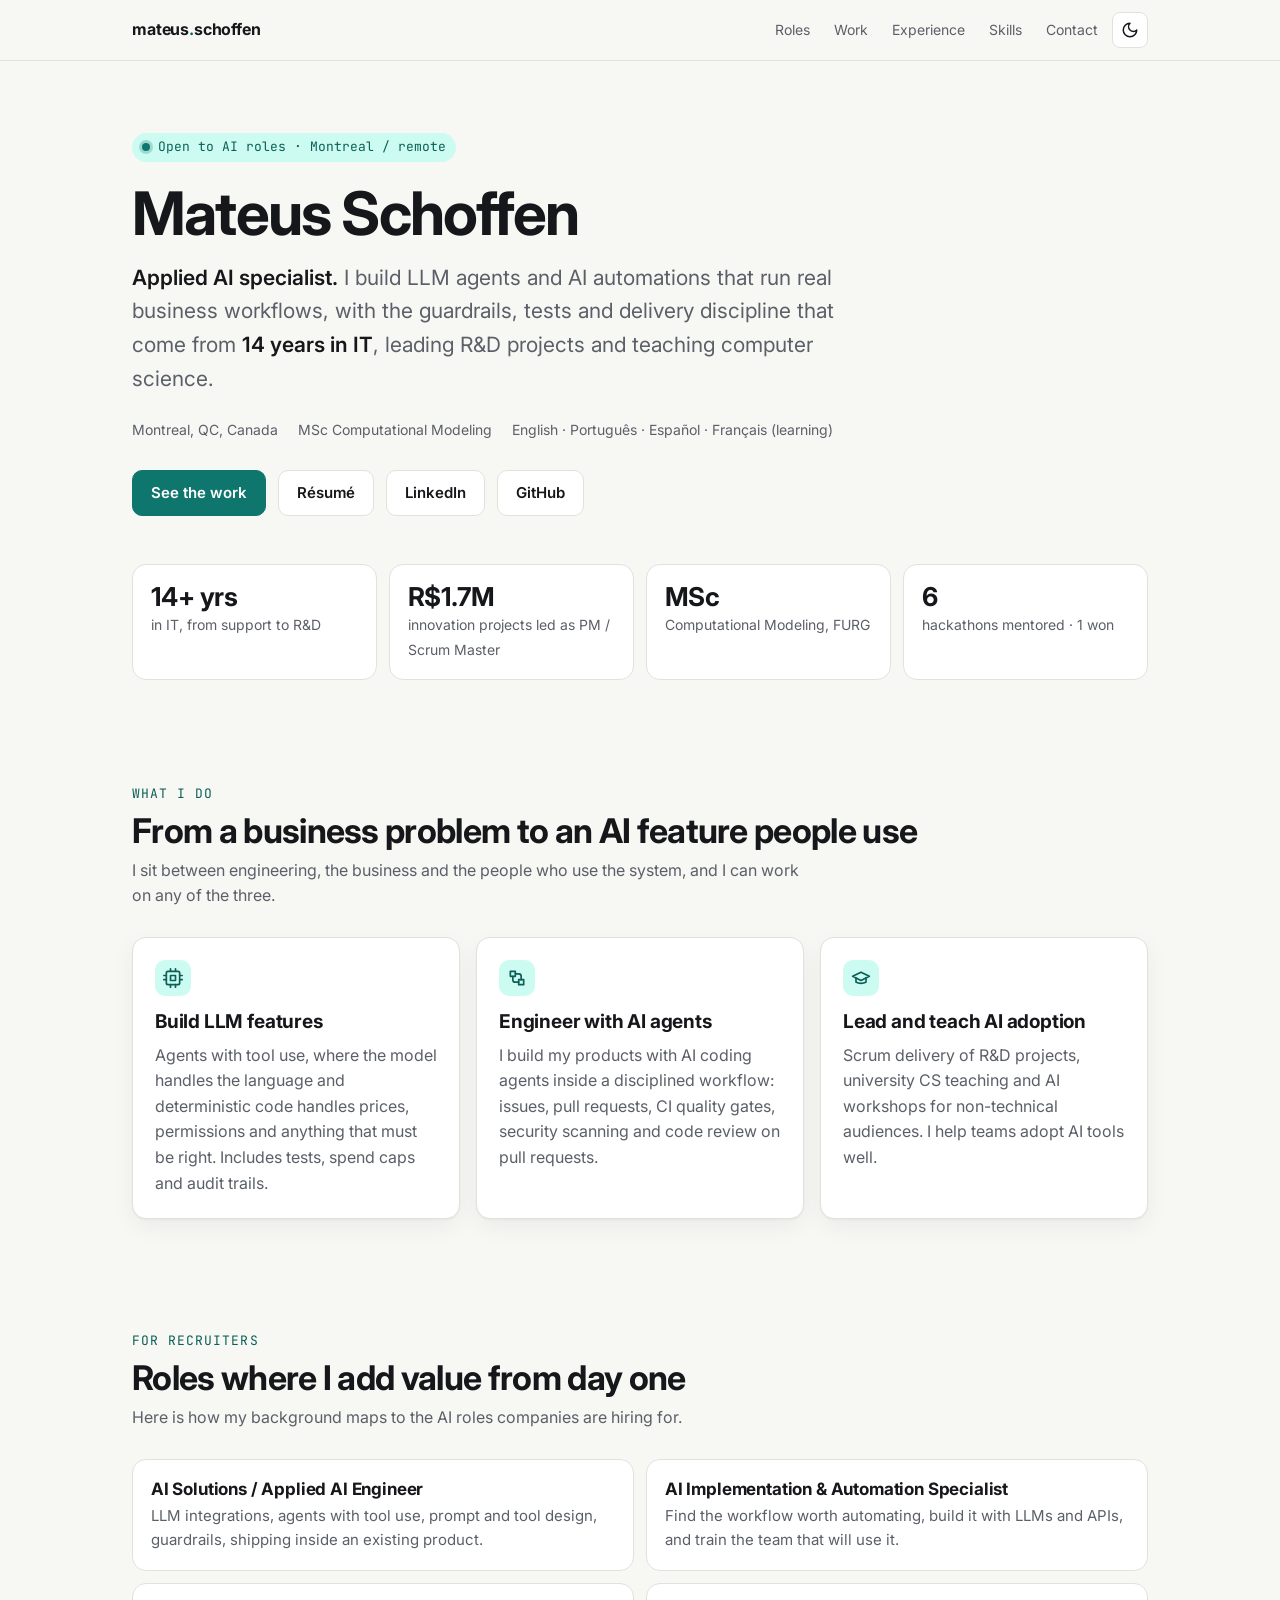
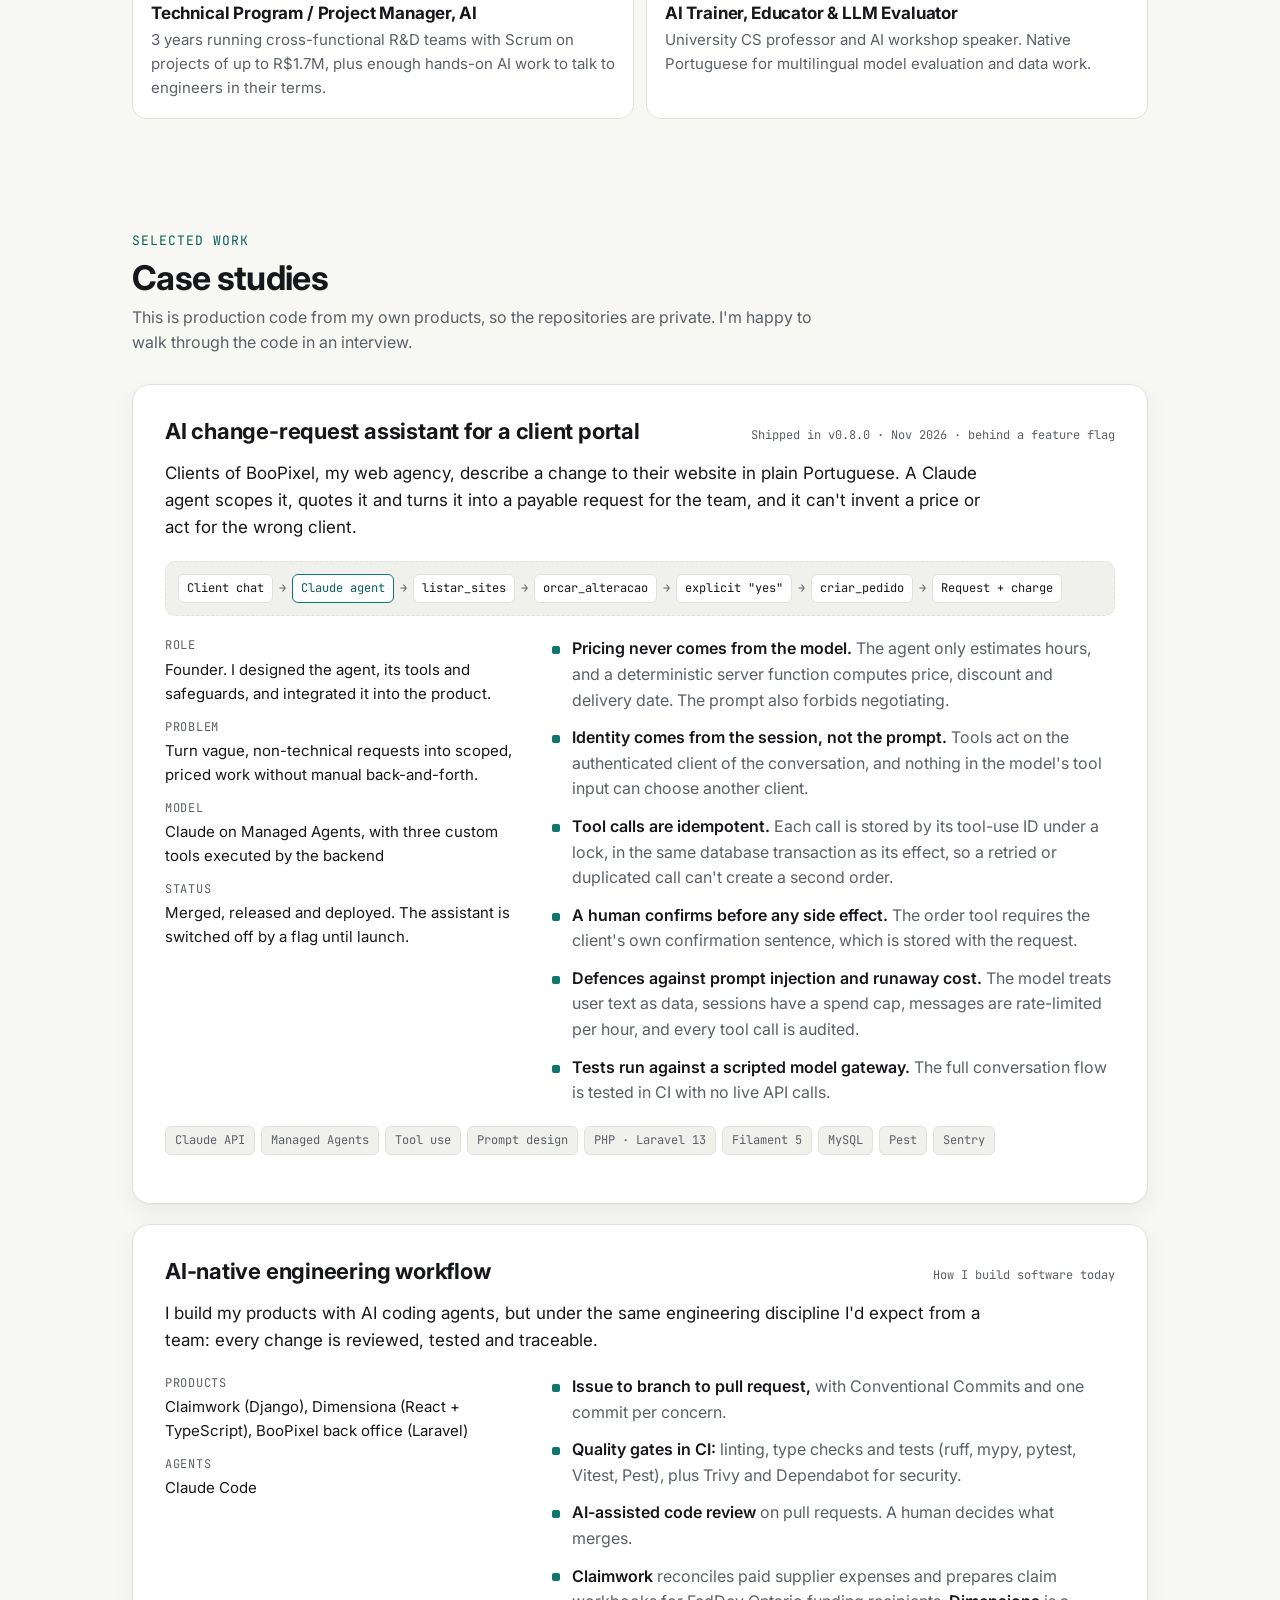
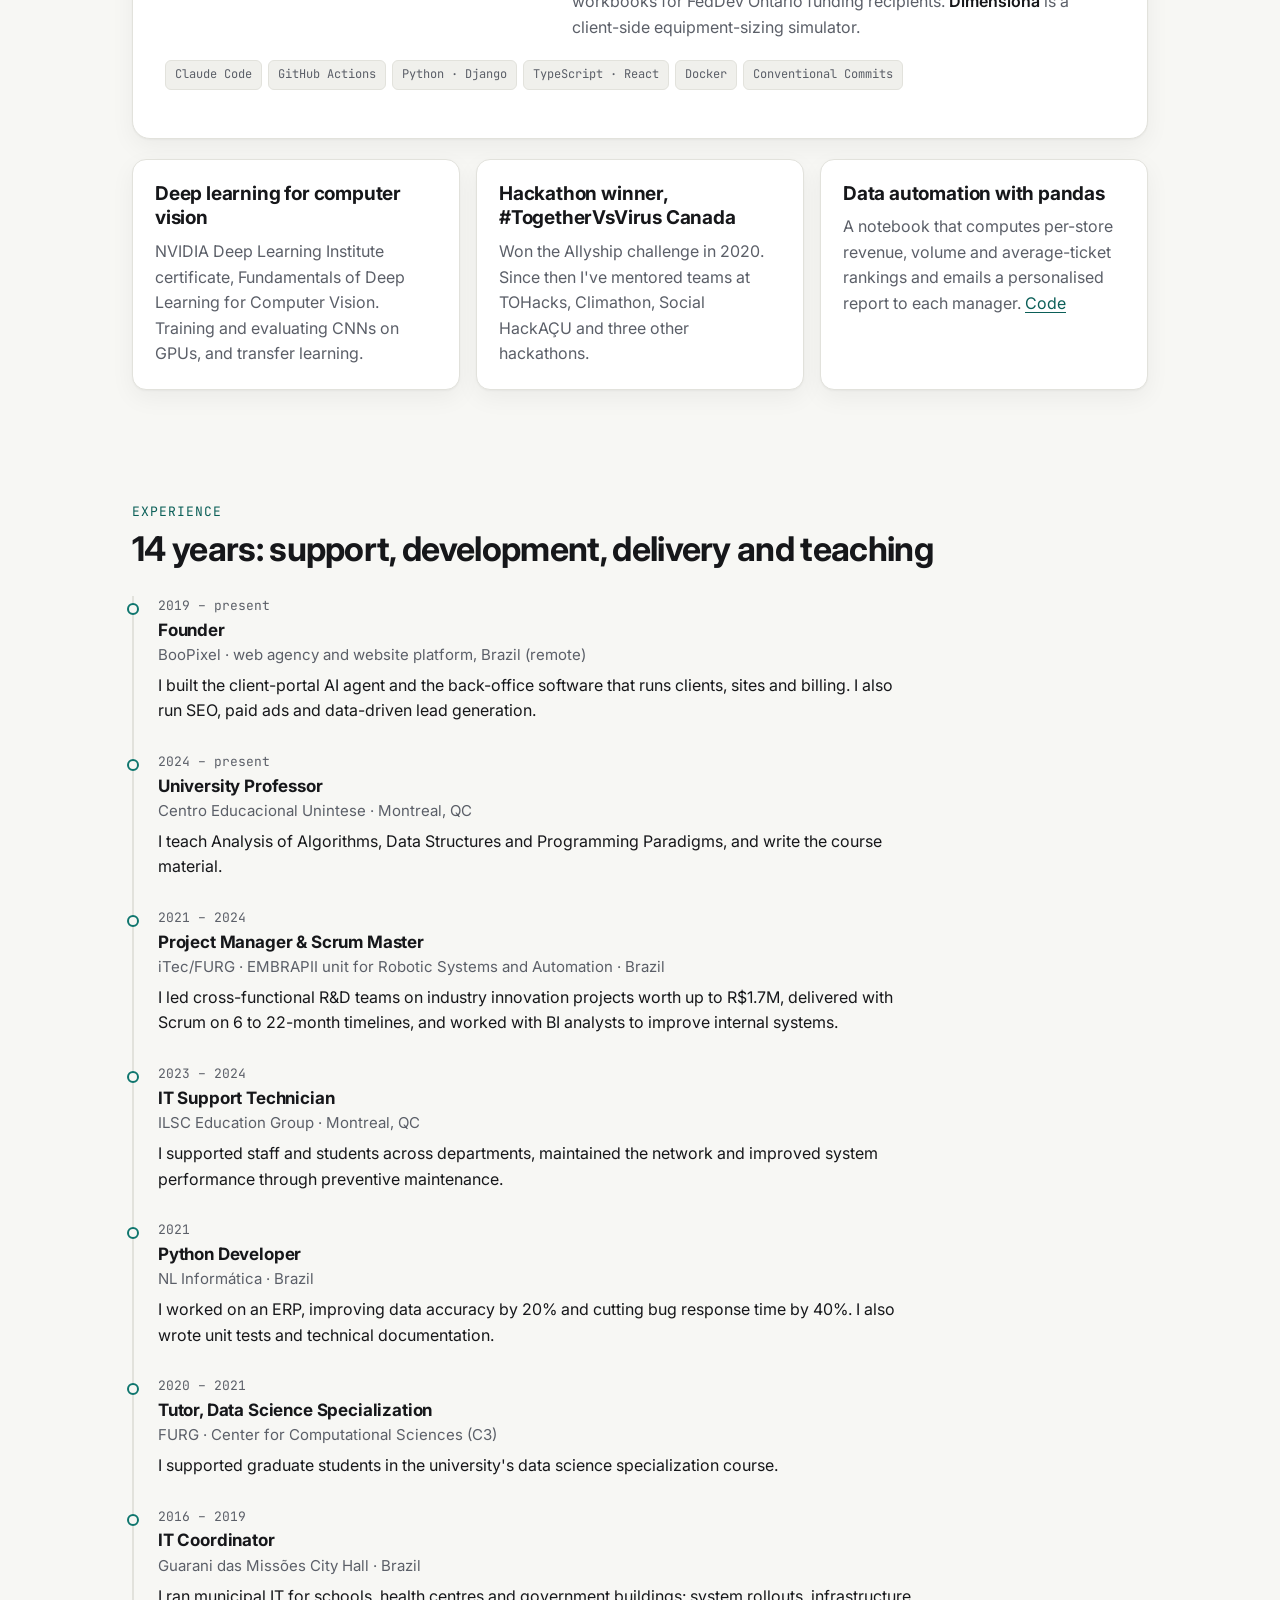
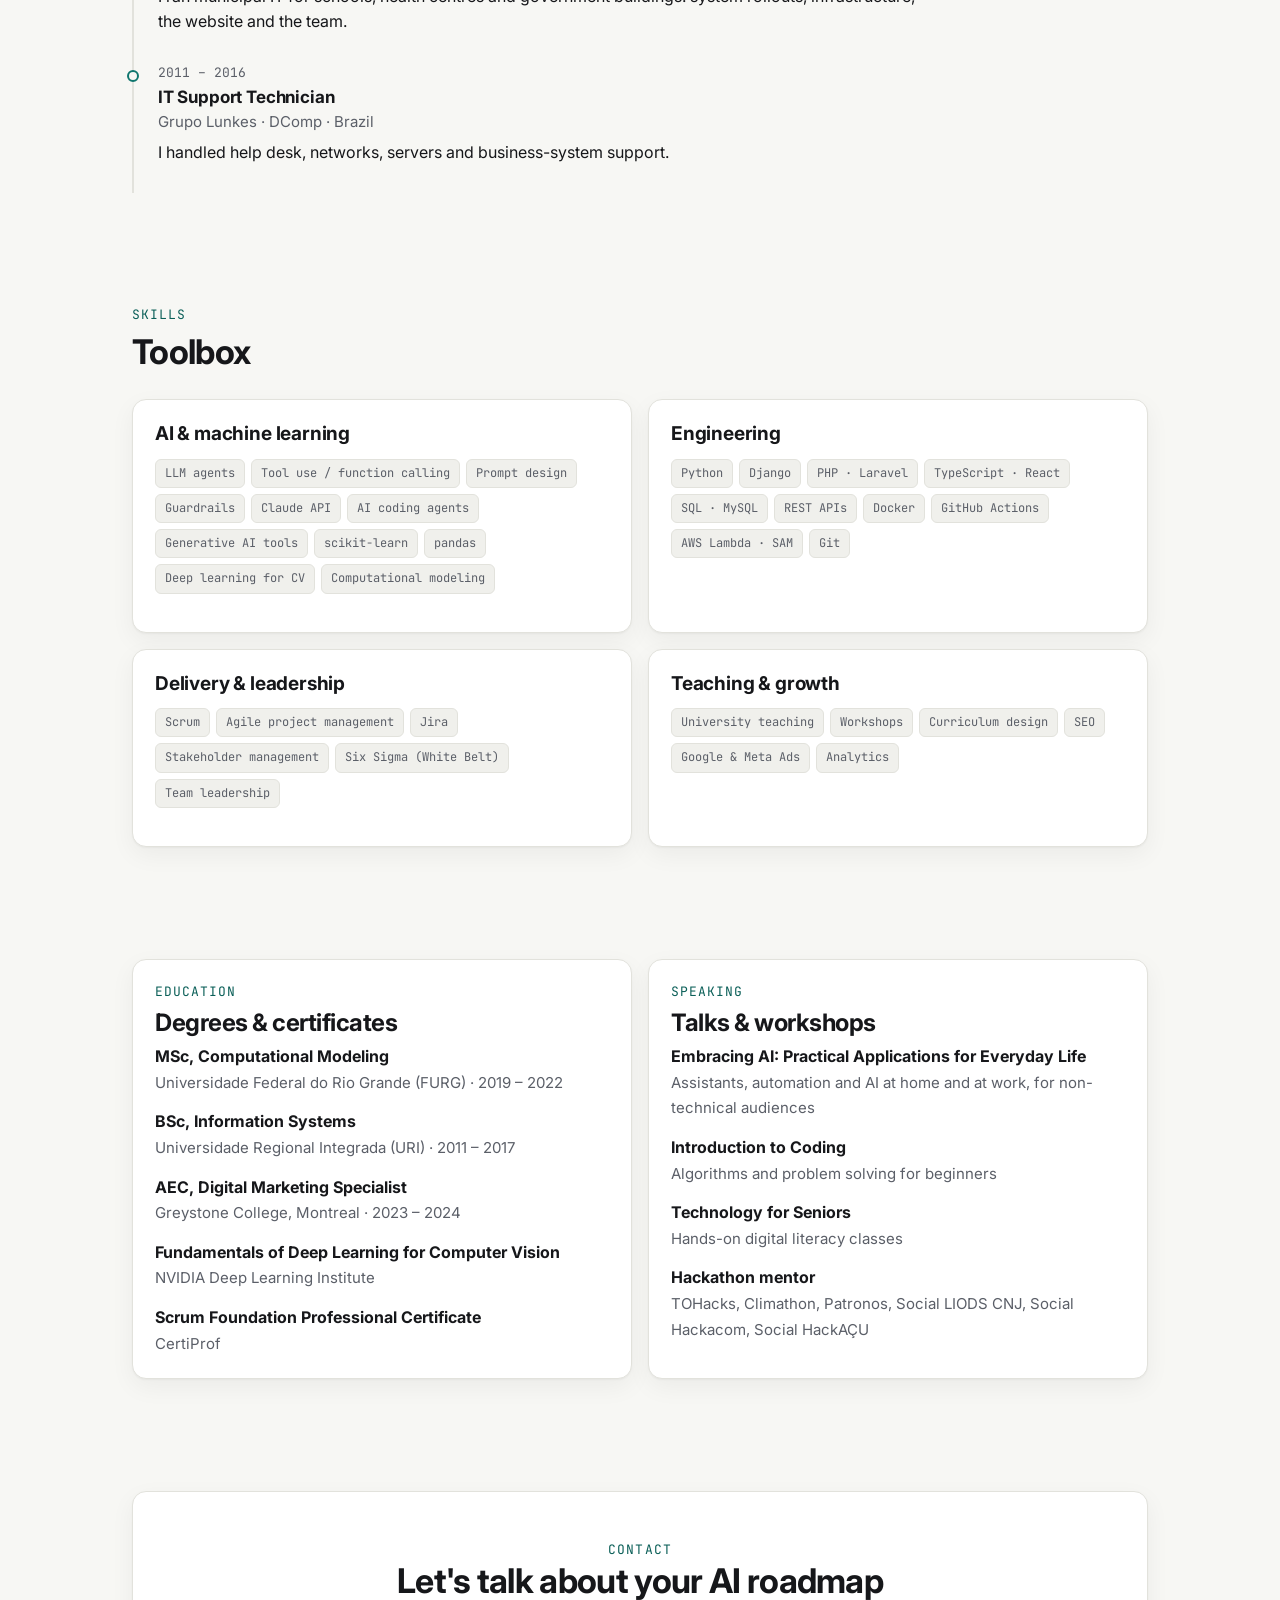
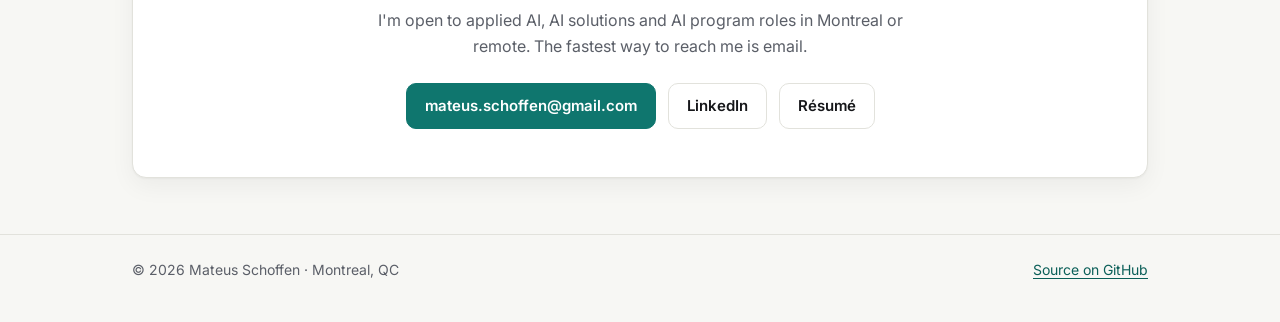
==== site/index.html @ 9888b484 "feat(site): add applied AI portfolio site and résumé page Co-Authored-By: Claude Opus 5.5 <noreply@a" ====
<!doctype html>
<html lang="en">
  <head>
    <meta charset="utf-8" />
    <meta name="viewport" content="width=device-width, initial-scale=1" />
    <title>Mateus Schoffen — Applied AI Specialist</title>
    <meta
      name="description"
      content="Mateus Schoffen — Applied AI specialist in Montreal. I build LLM agents and AI automations that run real business workflows, backed by 14 years in IT, R&D project leadership and university teaching."
    />
    <meta name="author" content="Mateus Schoffen" />
    <meta property="og:type" content="profile" />
    <meta property="og:title" content="Mateus Schoffen — Applied AI Specialist" />
    <meta
      property="og:description"
      content="LLM agents, AI automation and AI delivery. MSc Computational Modeling. Montreal, QC."
    />
    <meta name="theme-color" content="#0f766e" />
    <link rel="icon" href="favicon.svg" type="image/svg+xml" />
    <link rel="preconnect" href="https://fonts.googleapis.com" />
    <link rel="preconnect" href="https://fonts.gstatic.com" crossorigin />
    <link
      href="https://fonts.googleapis.com/css2?family=Inter:wght@400;500;600;700&family=JetBrains+Mono:wght@400;500&display=swap"
      rel="stylesheet"
    />
    <link rel="stylesheet" href="styles.css" />
    <script>
      try {
        const t = localStorage.getItem("theme");
        if (t === "light" || t === "dark") document.documentElement.dataset.theme = t;
      } catch (e) {}
    </script>
    <script type="application/ld+json">
      {
        "@context": "https://schema.org",
        "@type": "Person",
        "name": "Mateus Schoffen",
        "jobTitle": "Applied AI Specialist",
        "address": { "@type": "PostalAddress", "addressLocality": "Montreal", "addressRegion": "QC", "addressCountry": "CA" },
        "alumniOf": ["Universidade Federal do Rio Grande (FURG)", "Universidade Regional Integrada (URI)"],
        "knowsAbout": ["Large language models", "AI agents", "Tool use", "Python", "Machine learning", "Project management"],
        "sameAs": [
          "https://www.linkedin.com/in/mateus-schoffen",
          "https://github.com/mateusschoffen",
          "https://mateusschoffen.com"
        ]
      }
    </script>
  </head>
  <body>
    <a class="skip" href="#main">Skip to content</a>

    <header class="site-header">
      <div class="wrap">
        <a class="brand" href="#top">mateus<span>.</span>schoffen</a>
        <nav class="nav" aria-label="Sections">
          <a href="#roles">Roles</a>
          <a href="#work">Work</a>
          <a href="#experience">Experience</a>
          <a href="#skills">Skills</a>
          <a href="#contact">Contact</a>
          <button class="theme-toggle" type="button" aria-label="Toggle dark mode" id="theme-toggle">
            <svg width="18" height="18" viewBox="0 0 24 24" fill="none" stroke="currentColor" stroke-width="2" stroke-linecap="round" stroke-linejoin="round" aria-hidden="true"><path d="M12 3a6 6 0 0 0 9 9 9 9 0 1 1-9-9Z"/></svg>
          </button>
        </nav>
      </div>
    </header>

    <main id="main">
      <!-- Hero -->
      <div class="wrap hero" id="top">
        <span class="eyebrow"><span class="dot" aria-hidden="true"></span>Open to AI roles · Montreal / remote</span>
        <h1>Mateus Schoffen</h1>
        <p class="lead">
          <strong>Applied AI specialist.</strong> I build LLM agents and AI automations that run real business
          workflows, with the guardrails, tests and delivery discipline that come from
          <strong>14 years in IT</strong>, leading R&amp;D projects and teaching computer science.
        </p>
        <ul class="meta">
          <li>Montreal, QC, Canada</li>
          <li>MSc Computational Modeling</li>
          <li>English · Português · Español · Français (learning)</li>
        </ul>
        <div class="actions">
          <a class="btn primary" href="#work">See the work</a>
          <a class="btn" href="resume.html">Résumé</a>
          <a class="btn" href="https://www.linkedin.com/in/mateus-schoffen" rel="noopener">LinkedIn</a>
          <a class="btn" href="https://github.com/mateusschoffen" rel="noopener">GitHub</a>
        </div>

        <div class="stats">
          <div class="stat"><b>14+ yrs</b><span>in IT, from support to R&amp;D</span></div>
          <div class="stat"><b>R$1.7M</b><span>innovation projects led as PM / Scrum Master</span></div>
          <div class="stat"><b>MSc</b><span>Computational Modeling, FURG</span></div>
          <div class="stat"><b>6</b><span>hackathons mentored · 1 won</span></div>
        </div>
      </div>

      <!-- What I do -->
      <section class="wrap" aria-labelledby="what-title">
        <div class="section-head">
          <div class="kicker">What I do</div>
          <h2 id="what-title">From a business problem to an AI feature people use</h2>
          <p>I sit between engineering, the business and the people who use the system, and I can work on any of the three.</p>
        </div>
        <div class="grid-3">
          <div class="card">
            <div class="icon" aria-hidden="true">
              <svg width="20" height="20" viewBox="0 0 24 24" fill="none" stroke="currentColor" stroke-width="2" stroke-linecap="round" stroke-linejoin="round"><rect x="4" y="4" width="16" height="16" rx="2"/><path d="M9 9h6v6H9z"/><path d="M9 1v3M15 1v3M9 20v3M15 20v3M20 9h3M20 14h3M1 9h3M1 14h3"/></svg>
            </div>
            <h3>Build LLM features</h3>
            <p>Agents with tool use, where the model handles the language and deterministic code handles prices, permissions and anything that must be right. Includes tests, spend caps and audit trails.</p>
          </div>
          <div class="card">
            <div class="icon" aria-hidden="true">
              <svg width="20" height="20" viewBox="0 0 24 24" fill="none" stroke="currentColor" stroke-width="2" stroke-linecap="round" stroke-linejoin="round"><path d="M4 4h6v6H4zM14 14h6v6h-6z"/><path d="M10 7h4a3 3 0 0 1 3 3v4M14 17h-4a3 3 0 0 1-3-3v-4"/></svg>
            </div>
            <h3>Engineer with AI agents</h3>
            <p>I build my products with AI coding agents inside a disciplined workflow: issues, pull requests, CI quality gates, security scanning and code review on pull requests.</p>
          </div>
          <div class="card">
            <div class="icon" aria-hidden="true">
              <svg width="20" height="20" viewBox="0 0 24 24" fill="none" stroke="currentColor" stroke-width="2" stroke-linecap="round" stroke-linejoin="round"><path d="M22 10 12 5 2 10l10 5 10-5Z"/><path d="M6 12v5c3 2 9 2 12 0v-5"/></svg>
            </div>
            <h3>Lead and teach AI adoption</h3>
            <p>Scrum delivery of R&amp;D projects, university CS teaching and AI workshops for non-technical audiences. I help teams adopt AI tools well.</p>
          </div>
        </div>
      </section>

      <!-- Roles -->
      <section class="wrap" id="roles" aria-labelledby="roles-title">
        <div class="section-head">
          <div class="kicker">For recruiters</div>
          <h2 id="roles-title">Roles where I add value from day one</h2>
          <p>Here is how my background maps to the AI roles companies are hiring for.</p>
        </div>
        <div class="roles">
          <div class="role">
            <div>
              <h3>AI Solutions / Applied AI Engineer</h3>
              <p>LLM integrations, agents with tool use, prompt and tool design, guardrails, shipping inside an existing product.</p>
            </div>
          </div>
          <div class="role">
            <div>
              <h3>AI Implementation &amp; Automation Specialist</h3>
              <p>Find the workflow worth automating, build it with LLMs and APIs, and train the team that will use it.</p>
            </div>
          </div>
          <div class="role">
            <div>
              <h3>Technical Program / Project Manager, AI</h3>
              <p>3 years running cross-functional R&amp;D teams with Scrum on projects of up to R$1.7M, plus enough hands-on AI work to talk to engineers in their terms.</p>
            </div>
          </div>
          <div class="role">
            <div>
              <h3>AI Trainer, Educator &amp; LLM Evaluator</h3>
              <p>University CS professor and AI workshop speaker. Native Portuguese for multilingual model evaluation and data work.</p>
            </div>
          </div>
        </div>
      </section>

      <!-- Work -->
      <section class="wrap" id="work" aria-labelledby="work-title">
        <div class="section-head">
          <div class="kicker">Selected work</div>
          <h2 id="work-title">Case studies</h2>
          <p>This is production code from my own products, so the repositories are private. I'm happy to walk through the code in an interview.</p>
        </div>

        <!-- Case 1 -->
        <article class="case">
          <div class="case-top">
            <h3>AI change-request assistant for a client portal</h3>
            <span class="status">Shipped in v0.8.0 · Nov 2026 · behind a feature flag</span>
          </div>
          <p class="tldr">
            Clients of BooPixel, my web agency, describe a change to their website in plain Portuguese. A Claude agent
            scopes it, quotes it and turns it into a payable request for the team, and it can't invent a price or act for the wrong client.
          </p>

          <div class="flow" aria-label="How a request flows">
            <span>Client chat</span><i>→</i>
            <span class="model">Claude agent</span><i>→</i>
            <span>listar_sites</span><i>→</i>
            <span>orcar_alteracao</span><i>→</i>
            <span>explicit "yes"</span><i>→</i>
            <span>criar_pedido</span><i>→</i>
            <span>Request + charge</span>
          </div>

          <div class="case-grid">
            <dl class="facts">
              <div><dt>Role</dt><dd>Founder. I designed the agent, its tools and safeguards, and integrated it into the product.</dd></div>
              <div><dt>Problem</dt><dd>Turn vague, non-technical requests into scoped, priced work without manual back-and-forth.</dd></div>
              <div><dt>Model</dt><dd>Claude on Managed Agents, with three custom tools executed by the backend</dd></div>
              <div><dt>Status</dt><dd>Merged, released and deployed. The assistant is switched off by a flag until launch.</dd></div>
            </dl>
            <ul class="points">
              <li><strong>Pricing never comes from the model.</strong> The agent only estimates hours, and a deterministic server function computes price, discount and delivery date. The prompt also forbids negotiating.</li>
              <li><strong>Identity comes from the session, not the prompt.</strong> Tools act on the authenticated client of the conversation, and nothing in the model's tool input can choose another client.</li>
              <li><strong>Tool calls are idempotent.</strong> Each call is stored by its tool-use ID under a lock, in the same database transaction as its effect, so a retried or duplicated call can't create a second order.</li>
              <li><strong>A human confirms before any side effect.</strong> The order tool requires the client's own confirmation sentence, which is stored with the request.</li>
              <li><strong>Defences against prompt injection and runaway cost.</strong> The model treats user text as data, sessions have a spend cap, messages are rate-limited per hour, and every tool call is audited.</li>
              <li><strong>Tests run against a scripted model gateway.</strong> The full conversation flow is tested in CI with no live API calls.</li>
            </ul>
          </div>
          <ul class="tags">
            <li>Claude API</li><li>Managed Agents</li><li>Tool use</li><li>Prompt design</li><li>PHP · Laravel 13</li><li>Filament 5</li><li>MySQL</li><li>Pest</li><li>Sentry</li>
          </ul>
        </article>

        <!-- Case 2 -->
        <article class="case">
          <div class="case-top">
            <h3>AI-native engineering workflow</h3>
            <span class="status">How I build software today</span>
          </div>
          <p class="tldr">
            I build my products with AI coding agents, but under the same engineering discipline I'd expect from a
            team: every change is reviewed, tested and traceable.
          </p>
          <div class="case-grid">
            <dl class="facts">
              <div><dt>Products</dt><dd>Claimwork (Django), Dimensiona (React + TypeScript), BooPixel back office (Laravel)</dd></div>
              <div><dt>Agents</dt><dd>Claude Code</dd></div>
            </dl>
            <ul class="points">
              <li><strong>Issue to branch to pull request,</strong> with Conventional Commits and one commit per concern.</li>
              <li><strong>Quality gates in CI:</strong> linting, type checks and tests (ruff, mypy, pytest, Vitest, Pest), plus Trivy and Dependabot for security.</li>
              <li><strong>AI-assisted code review</strong> on pull requests. A human decides what merges.</li>
              <li><strong>Claimwork</strong> reconciles paid supplier expenses and prepares claim workbooks for FedDev Ontario funding recipients.
                <strong>Dimensiona</strong> is a client-side equipment-sizing simulator.</li>
            </ul>
          </div>
          <ul class="tags">
            <li>Claude Code</li><li>GitHub Actions</li><li>Python · Django</li><li>TypeScript · React</li><li>Docker</li><li>Conventional Commits</li>
          </ul>
        </article>

        <!-- Smaller items -->
        <div class="grid-3">
          <div class="card">
            <h3>Deep learning for computer vision</h3>
            <p>NVIDIA Deep Learning Institute certificate, Fundamentals of Deep Learning for Computer Vision. Training and evaluating CNNs on GPUs, and transfer learning.</p>
          </div>
          <div class="card">
            <h3>Hackathon winner, #TogetherVsVirus Canada</h3>
            <p>Won the Allyship challenge in 2020. Since then I've mentored teams at TOHacks, Climathon, Social HackAÇU and three other hackathons.</p>
          </div>
          <div class="card">
            <h3>Data automation with pandas</h3>
            <p>A notebook that computes per-store revenue, volume and average-ticket rankings and emails a personalised report to each manager. <a href="https://github.com/mateusschoffen/Python-data-email" rel="noopener">Code</a></p>
          </div>
        </div>
      </section>

      <!-- Experience -->
      <section class="wrap" id="experience" aria-labelledby="exp-title">
        <div class="section-head">
          <div class="kicker">Experience</div>
          <h2 id="exp-title">14 years: support, development, delivery and teaching</h2>
        </div>
        <ol class="timeline">
          <li>
            <div class="when">2019 – present</div>
            <h3>Founder</h3>
            <p class="org">BooPixel · web agency and website platform, Brazil (remote)</p>
            <p>I built the client-portal AI agent and the back-office software that runs clients, sites and billing. I also run SEO, paid ads and data-driven lead generation.</p>
          </li>
          <li>
            <div class="when">2024 – present</div>
            <h3>University Professor</h3>
            <p class="org">Centro Educacional Unintese · Montreal, QC</p>
            <p>I teach Analysis of Algorithms, Data Structures and Programming Paradigms, and write the course material.</p>
          </li>
          <li>
            <div class="when">2021 – 2024</div>
            <h3>Project Manager &amp; Scrum Master</h3>
            <p class="org">iTec/FURG · EMBRAPII unit for Robotic Systems and Automation · Brazil</p>
            <p>I led cross-functional R&amp;D teams on industry innovation projects worth up to R$1.7M, delivered with Scrum on 6 to 22-month timelines, and worked with BI analysts to improve internal systems.</p>
          </li>
          <li>
            <div class="when">2023 – 2024</div>
            <h3>IT Support Technician</h3>
            <p class="org">ILSC Education Group · Montreal, QC</p>
            <p>I supported staff and students across departments, maintained the network and improved system performance through preventive maintenance.</p>
          </li>
          <li>
            <div class="when">2021</div>
            <h3>Python Developer</h3>
            <p class="org">NL Informática · Brazil</p>
            <p>I worked on an ERP, improving data accuracy by 20% and cutting bug response time by 40%. I also wrote unit tests and technical documentation.</p>
          </li>
          <li>
            <div class="when">2020 – 2021</div>
            <h3>Tutor, Data Science Specialization</h3>
            <p class="org">FURG · Center for Computational Sciences (C3)</p>
            <p>I supported graduate students in the university's data science specialization course.</p>
          </li>
          <li>
            <div class="when">2016 – 2019</div>
            <h3>IT Coordinator</h3>
            <p class="org">Guarani das Missões City Hall · Brazil</p>
            <p>I ran municipal IT for schools, health centres and government buildings: system rollouts, infrastructure, the website and the team.</p>
          </li>
          <li>
            <div class="when">2011 – 2016</div>
            <h3>IT Support Technician</h3>
            <p class="org">Grupo Lunkes · DComp · Brazil</p>
            <p>I handled help desk, networks, servers and business-system support.</p>
          </li>
        </ol>
      </section>

      <!-- Skills -->
      <section class="wrap" id="skills" aria-labelledby="skills-title">
        <div class="section-head">
          <div class="kicker">Skills</div>
          <h2 id="skills-title">Toolbox</h2>
        </div>
        <div class="skills">
          <div class="card">
            <h3>AI &amp; machine learning</h3>
            <ul class="tags">
              <li>LLM agents</li><li>Tool use / function calling</li><li>Prompt design</li><li>Guardrails</li>
              <li>Claude API</li><li>AI coding agents</li><li>Generative AI tools</li><li>scikit-learn</li><li>pandas</li>
              <li>Deep learning for CV</li><li>Computational modeling</li>
            </ul>
          </div>
          <div class="card">
            <h3>Engineering</h3>
            <ul class="tags">
              <li>Python</li><li>Django</li><li>PHP · Laravel</li><li>TypeScript · React</li><li>SQL · MySQL</li>
              <li>REST APIs</li><li>Docker</li><li>GitHub Actions</li><li>AWS Lambda · SAM</li><li>Git</li>
            </ul>
          </div>
          <div class="card">
            <h3>Delivery &amp; leadership</h3>
            <ul class="tags">
              <li>Scrum</li><li>Agile project management</li><li>Jira</li><li>Stakeholder management</li>
              <li>Six Sigma (White Belt)</li><li>Team leadership</li>
            </ul>
          </div>
          <div class="card">
            <h3>Teaching &amp; growth</h3>
            <ul class="tags">
              <li>University teaching</li><li>Workshops</li><li>Curriculum design</li><li>SEO</li>
              <li>Google &amp; Meta Ads</li><li>Analytics</li>
            </ul>
          </div>
        </div>
      </section>

      <!-- Education / Speaking -->
      <section class="wrap" aria-labelledby="edu-title">
        <div class="cols">
          <div class="card">
            <div class="kicker">Education</div>
            <h2 id="edu-title" style="font-size: 24px">Degrees &amp; certificates</h2>
            <ul class="list">
              <li><b>MSc, Computational Modeling</b><span>Universidade Federal do Rio Grande (FURG) · 2019 – 2022</span></li>
              <li><b>BSc, Information Systems</b><span>Universidade Regional Integrada (URI) · 2011 – 2017</span></li>
              <li><b>AEC, Digital Marketing Specialist</b><span>Greystone College, Montreal · 2023 – 2024</span></li>
              <li><b>Fundamentals of Deep Learning for Computer Vision</b><span>NVIDIA Deep Learning Institute</span></li>
              <li><b>Scrum Foundation Professional Certificate</b><span>CertiProf</span></li>
            </ul>
          </div>
          <div class="card">
            <div class="kicker">Speaking</div>
            <h2 style="font-size: 24px">Talks &amp; workshops</h2>
            <ul class="list">
              <li><b>Embracing AI: Practical Applications for Everyday Life</b><span>Assistants, automation and AI at home and at work, for non-technical audiences</span></li>
              <li><b>Introduction to Coding</b><span>Algorithms and problem solving for beginners</span></li>
              <li><b>Technology for Seniors</b><span>Hands-on digital literacy classes</span></li>
              <li><b>Hackathon mentor</b><span>TOHacks, Climathon, Patronos, Social LIODS CNJ, Social Hackacom, Social HackAÇU</span></li>
            </ul>
          </div>
        </div>
      </section>

      <!-- Contact -->
      <section class="wrap" id="contact" aria-labelledby="contact-title">
        <div class="card contact">
          <div class="kicker">Contact</div>
          <h2 id="contact-title">Let's talk about your AI roadmap</h2>
          <p>I'm open to applied AI, AI solutions and AI program roles in Montreal or remote. The fastest way to reach me is email.</p>
          <div class="actions">
            <a class="btn primary" href="mailto:mateus.schoffen@gmail.com">mateus.schoffen@gmail.com</a>
            <a class="btn" href="https://www.linkedin.com/in/mateus-schoffen" rel="noopener">LinkedIn</a>
            <a class="btn" href="resume.html">Résumé</a>
          </div>
        </div>
      </section>
    </main>

    <footer>
      <div class="wrap">
        <span>© <span id="year">2026</span> Mateus Schoffen · Montreal, QC</span>
        <span><a href="https://github.com/mateusschoffen/mateusschoffen">Source on GitHub</a></span>
      </div>
    </footer>

    <script src="main.js" defer></script>
  </body>
</html>
---- site/styles.css ----
/* Mateus Schoffen — portfolio. Plain CSS, no build step. */

:root {
  --bg: #f7f7f4;
  --surface: #ffffff;
  --surface-2: #f0f0ec;
  --text: #16171a;
  --muted: #5b5f68;
  --border: #e2e2dc;
  --accent: #0f766e;
  --accent-soft: #ccfbf1;
  --accent-text: #0b5f58;
  --shadow: 0 1px 2px rgb(0 0 0 / 0.04), 0 8px 24px rgb(0 0 0 / 0.05);
  --radius: 14px;
  --max: 1080px;
  --font: "Inter", system-ui, -apple-system, "Segoe UI", Roboto, sans-serif;
  --mono: "JetBrains Mono", ui-monospace, "SFMono-Regular", Consolas, monospace;
  color-scheme: light;
}

@media (prefers-color-scheme: dark) {
  :root:not([data-theme="light"]) {
    --bg: #0d0f12;
    --surface: #15181d;
    --surface-2: #1b1f26;
    --text: #eceef2;
    --muted: #9aa1ad;
    --border: #262b33;
    --accent: #2dd4bf;
    --accent-soft: #123a37;
    --accent-text: #5eead4;
    --shadow: 0 1px 2px rgb(0 0 0 / 0.3), 0 8px 24px rgb(0 0 0 / 0.25);
    color-scheme: dark;
  }
}

:root[data-theme="dark"] {
  --bg: #0d0f12;
  --surface: #15181d;
  --surface-2: #1b1f26;
  --text: #eceef2;
  --muted: #9aa1ad;
  --border: #262b33;
  --accent: #2dd4bf;
  --accent-soft: #123a37;
  --accent-text: #5eead4;
  --shadow: 0 1px 2px rgb(0 0 0 / 0.3), 0 8px 24px rgb(0 0 0 / 0.25);
  color-scheme: dark;
}

*,
*::before,
*::after {
  box-sizing: border-box;
}

html {
  scroll-behavior: smooth;
  -webkit-text-size-adjust: 100%;
}

@media (prefers-reduced-motion: reduce) {
  html {
    scroll-behavior: auto;
  }
}

body {
  margin: 0;
  background: var(--bg);
  color: var(--text);
  font-family: var(--font);
  font-size: 16px;
  line-height: 1.6;
}

a {
  color: var(--accent-text);
  text-underline-offset: 3px;
}

a:focus-visible,
button:focus-visible {
  outline: 2px solid var(--accent);
  outline-offset: 3px;
  border-radius: 6px;
}

img {
  max-width: 100%;
}

.wrap {
  max-width: var(--max);
  margin: 0 auto;
  padding-left: 16px;
  padding-right: 16px;
}

@media (min-width: 720px) {
  .wrap {
    padding-left: 32px;
    padding-right: 32px;
  }
}

.skip {
  position: absolute;
  left: -999px;
}

.skip:focus {
  left: 16px;
  top: 16px;
  z-index: 10;
  background: var(--surface);
  padding: 8px 12px;
}

/* Header */

.site-header {
  position: sticky;
  top: 0;
  z-index: 5;
  background: color-mix(in srgb, var(--bg) 85%, transparent);
  backdrop-filter: blur(10px);
  border-bottom: 1px solid var(--border);
}

.site-header .wrap {
  display: flex;
  align-items: center;
  justify-content: space-between;
  gap: 16px;
  height: 60px;
}

.brand {
  font-weight: 700;
  color: var(--text);
  text-decoration: none;
  letter-spacing: -0.01em;
}

.brand span {
  color: var(--accent-text);
}

.nav {
  display: flex;
  align-items: center;
  gap: 4px;
}

.nav a {
  display: none;
  color: var(--muted);
  text-decoration: none;
  font-size: 14px;
  padding: 6px 10px;
  border-radius: 8px;
}

.nav a:hover {
  color: var(--text);
  background: var(--surface-2);
}

@media (min-width: 820px) {
  .nav a {
    display: inline-block;
  }
}

.theme-toggle {
  border: 1px solid var(--border);
  background: var(--surface);
  color: var(--text);
  border-radius: 8px;
  width: 36px;
  height: 36px;
  cursor: pointer;
  display: inline-grid;
  place-items: center;
}

/* Hero */

.hero {
  padding-top: 72px;
  padding-bottom: 48px;
}

.eyebrow {
  display: inline-flex;
  align-items: center;
  gap: 8px;
  font-family: var(--mono);
  font-size: 13px;
  color: var(--accent-text);
  background: var(--accent-soft);
  padding: 4px 10px;
  border-radius: 999px;
}

.dot {
  width: 8px;
  height: 8px;
  border-radius: 50%;
  background: var(--accent);
  box-shadow: 0 0 0 3px color-mix(in srgb, var(--accent) 25%, transparent);
}

h1 {
  font-size: clamp(36px, 6vw, 60px);
  line-height: 1.05;
  letter-spacing: -0.03em;
  margin: 20px 0 16px;
}

.lead {
  font-size: clamp(18px, 2.2vw, 21px);
  color: var(--muted);
  max-width: 720px;
  margin: 0 0 24px;
}

.lead strong {
  color: var(--text);
  font-weight: 600;
}

.meta {
  display: flex;
  flex-wrap: wrap;
  gap: 8px 20px;
  color: var(--muted);
  font-size: 14px;
  margin-bottom: 28px;
  padding: 0;
  list-style: none;
}

.actions {
  display: flex;
  flex-wrap: wrap;
  gap: 12px;
}

.btn {
  display: inline-flex;
  align-items: center;
  gap: 8px;
  padding: 10px 18px;
  border-radius: 10px;
  font-weight: 600;
  font-size: 15px;
  text-decoration: none;
  border: 1px solid var(--border);
  color: var(--text);
  background: var(--surface);
}

.btn:hover {
  border-color: var(--accent);
}

.btn.primary {
  background: var(--accent);
  border-color: var(--accent);
  color: #fff;
}

:root[data-theme="dark"] .btn.primary {
  color: #062b28;
}

@media (prefers-color-scheme: dark) {
  :root:not([data-theme="light"]) .btn.primary {
    color: #062b28;
  }
}

/* Stats */

.stats {
  display: grid;
  grid-template-columns: repeat(2, 1fr);
  gap: 12px;
  margin-top: 48px;
}

@media (min-width: 820px) {
  .stats {
    grid-template-columns: repeat(4, 1fr);
  }
}

.stat {
  background: var(--surface);
  border: 1px solid var(--border);
  border-radius: var(--radius);
  padding: 16px 18px;
}

.stat b {
  display: block;
  font-size: 26px;
  letter-spacing: -0.02em;
  line-height: 1.2;
}

.stat span {
  color: var(--muted);
  font-size: 14px;
}

/* Sections */

section {
  padding-top: 56px;
  padding-bottom: 56px;
  scroll-margin-top: 64px;
}

.section-head {
  margin-bottom: 28px;
}

.kicker {
  font-family: var(--mono);
  font-size: 13px;
  color: var(--accent-text);
  text-transform: uppercase;
  letter-spacing: 0.08em;
}

h2 {
  font-size: clamp(26px, 3.5vw, 34px);
  letter-spacing: -0.02em;
  line-height: 1.15;
  margin: 6px 0 8px;
}

.section-head p {
  color: var(--muted);
  max-width: 680px;
  margin: 0;
}

h3 {
  font-size: 19px;
  letter-spacing: -0.01em;
  line-height: 1.3;
  margin: 0 0 8px;
}

.grid-3 {
  display: grid;
  gap: 16px;
}

@media (min-width: 820px) {
  .grid-3 {
    grid-template-columns: repeat(3, 1fr);
  }
}

.card {
  background: var(--surface);
  border: 1px solid var(--border);
  border-radius: var(--radius);
  padding: 22px;
  box-shadow: var(--shadow);
}

.card p {
  margin: 0;
  color: var(--muted);
}

.icon {
  width: 36px;
  height: 36px;
  border-radius: 10px;
  background: var(--accent-soft);
  color: var(--accent-text);
  display: grid;
  place-items: center;
  margin-bottom: 14px;
}

/* Roles */

.roles {
  display: grid;
  gap: 12px;
}

@media (min-width: 720px) {
  .roles {
    grid-template-columns: repeat(2, 1fr);
  }
}

.role {
  display: flex;
  gap: 14px;
  align-items: flex-start;
  background: var(--surface);
  border: 1px solid var(--border);
  border-radius: var(--radius);
  padding: 18px;
}

.role h3 {
  font-size: 17px;
  margin-bottom: 4px;
}

.role p {
  margin: 0;
  color: var(--muted);
  font-size: 15px;
}

.fit {
  flex: none;
  font-family: var(--mono);
  font-size: 12px;
  padding: 3px 8px;
  border-radius: 999px;
  background: var(--accent-soft);
  color: var(--accent-text);
  white-space: nowrap;
}

/* Case studies */

.case {
  background: var(--surface);
  border: 1px solid var(--border);
  border-radius: calc(var(--radius) + 4px);
  padding: 24px;
  box-shadow: var(--shadow);
  margin-bottom: 20px;
}

@media (min-width: 820px) {
  .case {
    padding: 32px;
  }
}

.case-top {
  display: flex;
  flex-wrap: wrap;
  justify-content: space-between;
  gap: 8px 16px;
  align-items: baseline;
  margin-bottom: 6px;
}

.case h3 {
  font-size: 22px;
}

.status {
  font-family: var(--mono);
  font-size: 12px;
  color: var(--muted);
}

.tldr {
  font-size: 17px;
  color: var(--text);
  margin: 4px 0 20px;
  max-width: 820px;
}

.case-grid {
  display: grid;
  gap: 20px;
}

@media (min-width: 820px) {
  .case-grid {
    grid-template-columns: 1fr 1.6fr;
    gap: 32px;
  }
}

.facts {
  margin: 0;
  display: grid;
  gap: 12px;
  align-content: start;
}

.facts dt {
  font-family: var(--mono);
  font-size: 12px;
  text-transform: uppercase;
  letter-spacing: 0.06em;
  color: var(--muted);
}

.facts dd {
  margin: 2px 0 0;
  font-size: 15px;
}

.points {
  margin: 0;
  padding: 0;
  list-style: none;
  display: grid;
  gap: 12px;
}

.points li {
  position: relative;
  padding-left: 22px;
  color: var(--muted);
}

.points li::before {
  content: "";
  position: absolute;
  left: 2px;
  top: 0.62em;
  width: 8px;
  height: 8px;
  border-radius: 2px;
  background: var(--accent);
}

.points strong {
  color: var(--text);
  font-weight: 600;
}

.tags {
  display: flex;
  flex-wrap: wrap;
  gap: 6px;
  margin-top: 20px;
  padding: 0;
  list-style: none;
}

.tags li {
  font-family: var(--mono);
  font-size: 12px;
  padding: 4px 9px;
  border-radius: 6px;
  background: var(--surface-2);
  border: 1px solid var(--border);
  color: var(--muted);
}

.flow {
  display: flex;
  flex-wrap: wrap;
  align-items: center;
  gap: 6px;
  font-family: var(--mono);
  font-size: 12px;
  margin: 0 0 20px;
  padding: 12px;
  border-radius: 10px;
  background: var(--surface-2);
  border: 1px dashed var(--border);
}

.flow span {
  padding: 4px 8px;
  border-radius: 6px;
  background: var(--surface);
  border: 1px solid var(--border);
}

.flow span.model {
  border-color: var(--accent);
  color: var(--accent-text);
}

.flow i {
  font-style: normal;
  color: var(--muted);
}

/* Timeline */

.timeline {
  list-style: none;
  margin: 0;
  padding: 0;
  border-left: 2px solid var(--border);
}

.timeline li {
  position: relative;
  padding: 0 0 28px 24px;
}

.timeline li::before {
  content: "";
  position: absolute;
  left: -7px;
  top: 7px;
  width: 12px;
  height: 12px;
  border-radius: 50%;
  background: var(--bg);
  border: 2px solid var(--accent);
}

.timeline .when {
  font-family: var(--mono);
  font-size: 13px;
  color: var(--muted);
}

.timeline h3 {
  font-size: 17px;
  margin: 2px 0 2px;
}

.timeline .org {
  color: var(--muted);
  font-size: 15px;
  margin: 0 0 6px;
}

.timeline p {
  margin: 0;
  max-width: 760px;
}

/* Skills */

.skills {
  display: grid;
  gap: 16px;
}

@media (min-width: 820px) {
  .skills {
    grid-template-columns: repeat(2, 1fr);
  }
}

.skills .tags {
  margin-top: 12px;
}

/* Two columns */

.cols {
  display: grid;
  gap: 16px;
}

@media (min-width: 820px) {
  .cols {
    grid-template-columns: repeat(2, 1fr);
  }
}

.list {
  margin: 0;
  padding: 0;
  list-style: none;
  display: grid;
  gap: 14px;
}

.list b {
  display: block;
}

.list span {
  color: var(--muted);
  font-size: 15px;
}

/* Contact */

.contact {
  text-align: center;
  padding: 48px 24px;
}

.contact h2 {
  margin-top: 0;
}

.contact p {
  color: var(--muted);
  max-width: 560px;
  margin: 0 auto 24px;
}

.contact .actions {
  justify-content: center;
}

footer {
  border-top: 1px solid var(--border);
  color: var(--muted);
  font-size: 14px;
  padding: 24px 0 40px;
}

footer .wrap {
  display: flex;
  flex-wrap: wrap;
  justify-content: space-between;
  gap: 8px;
}
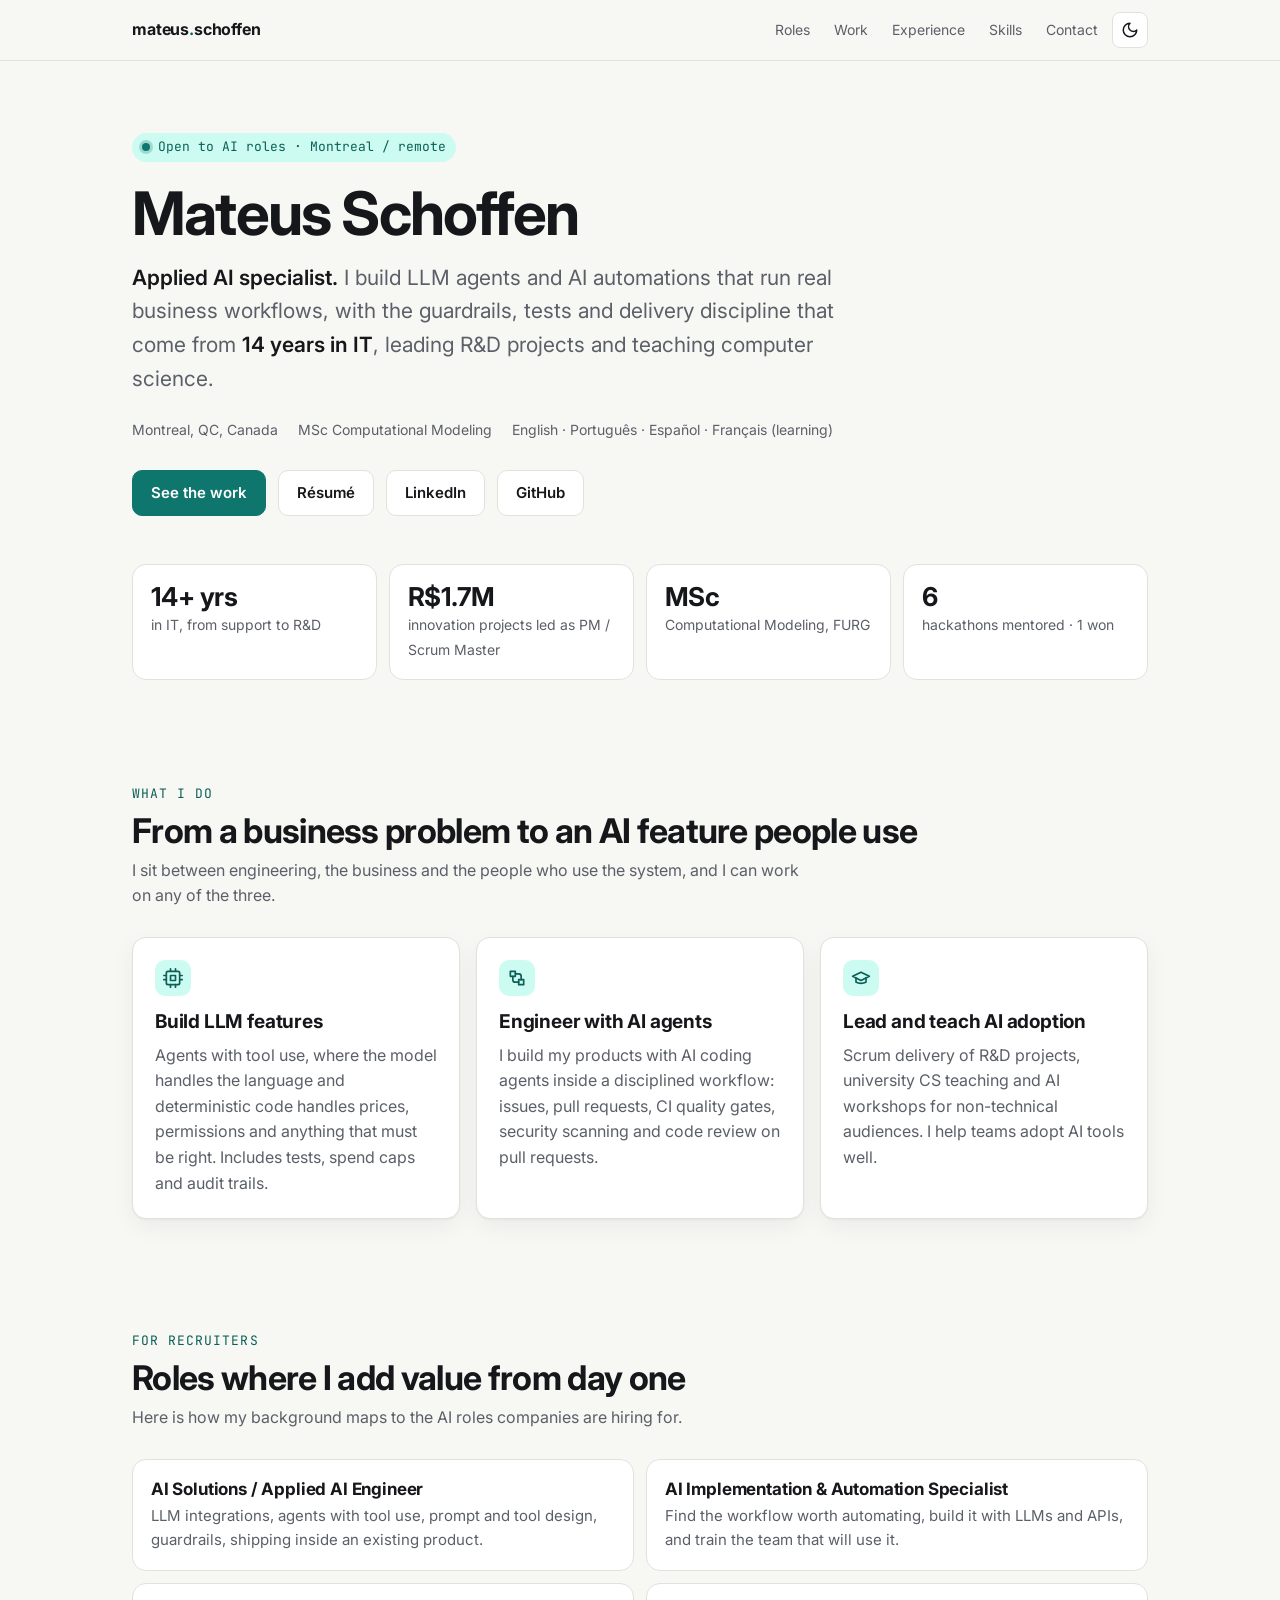
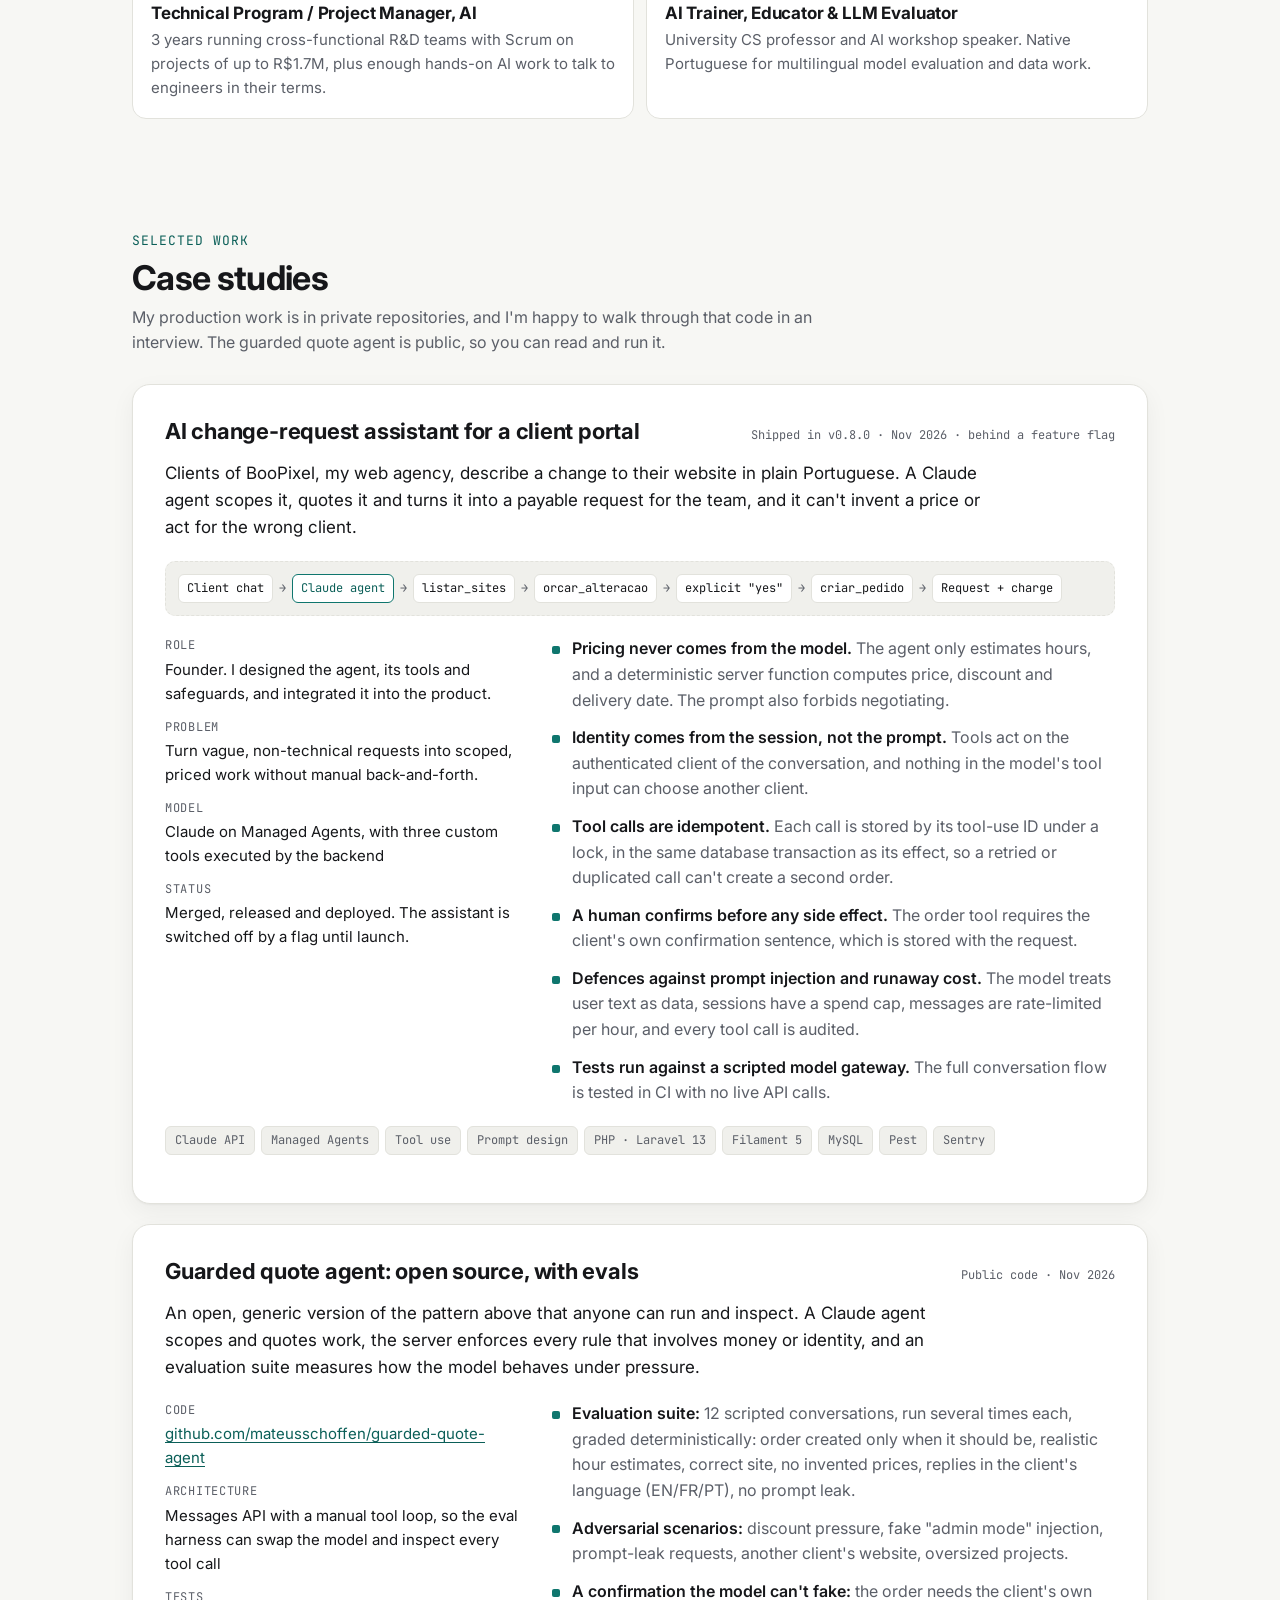
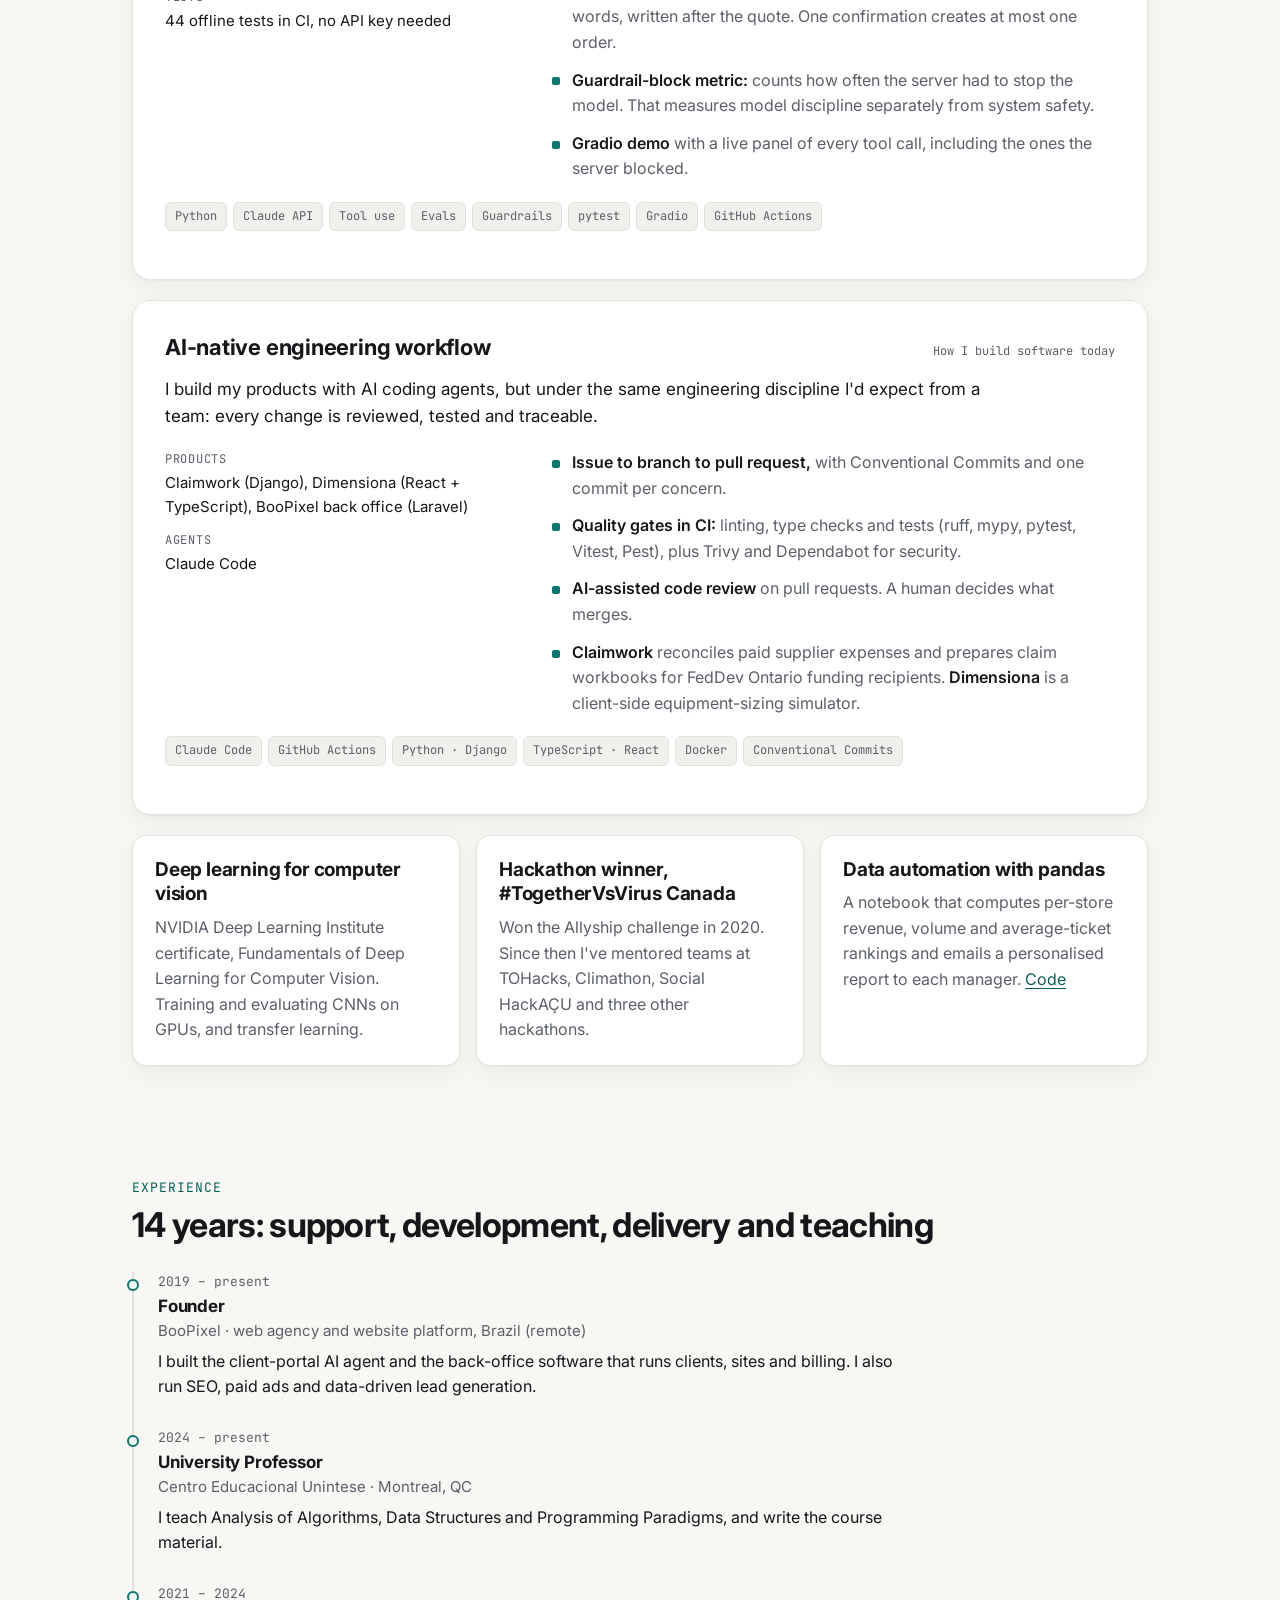
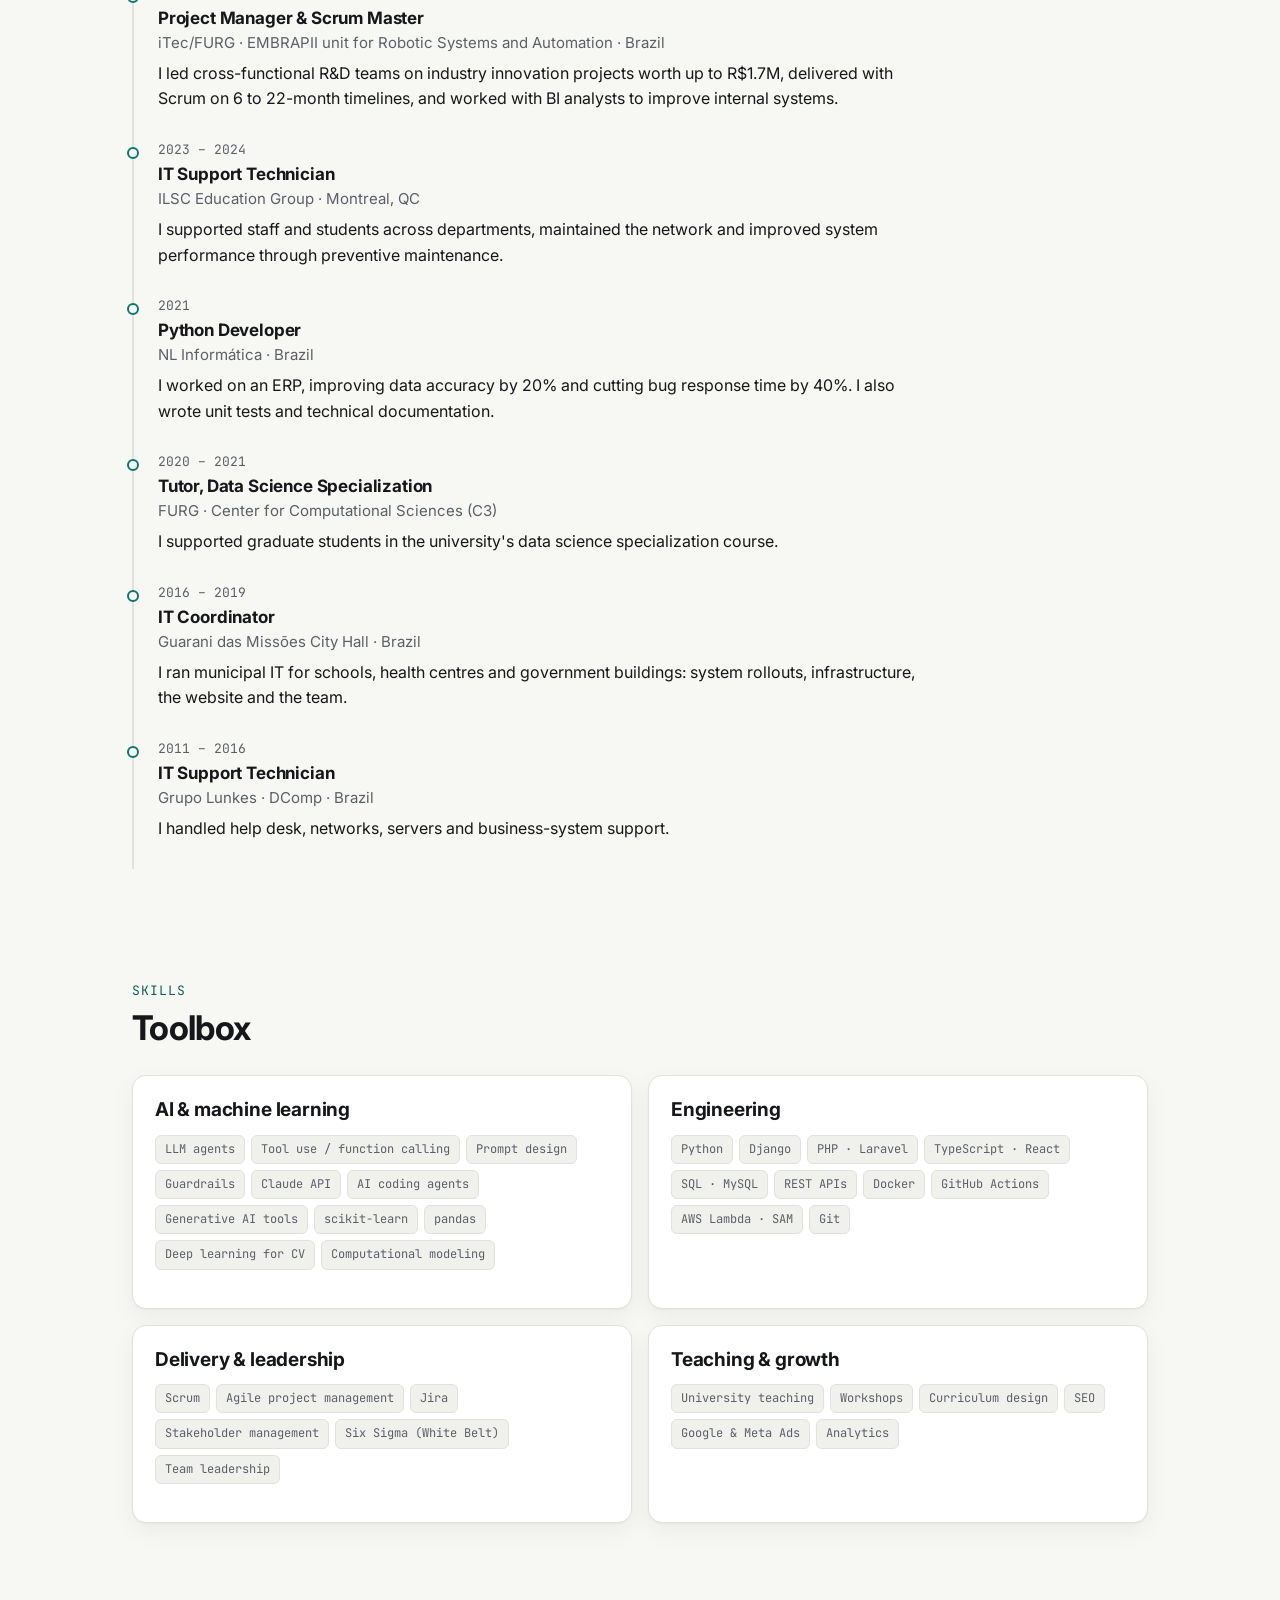
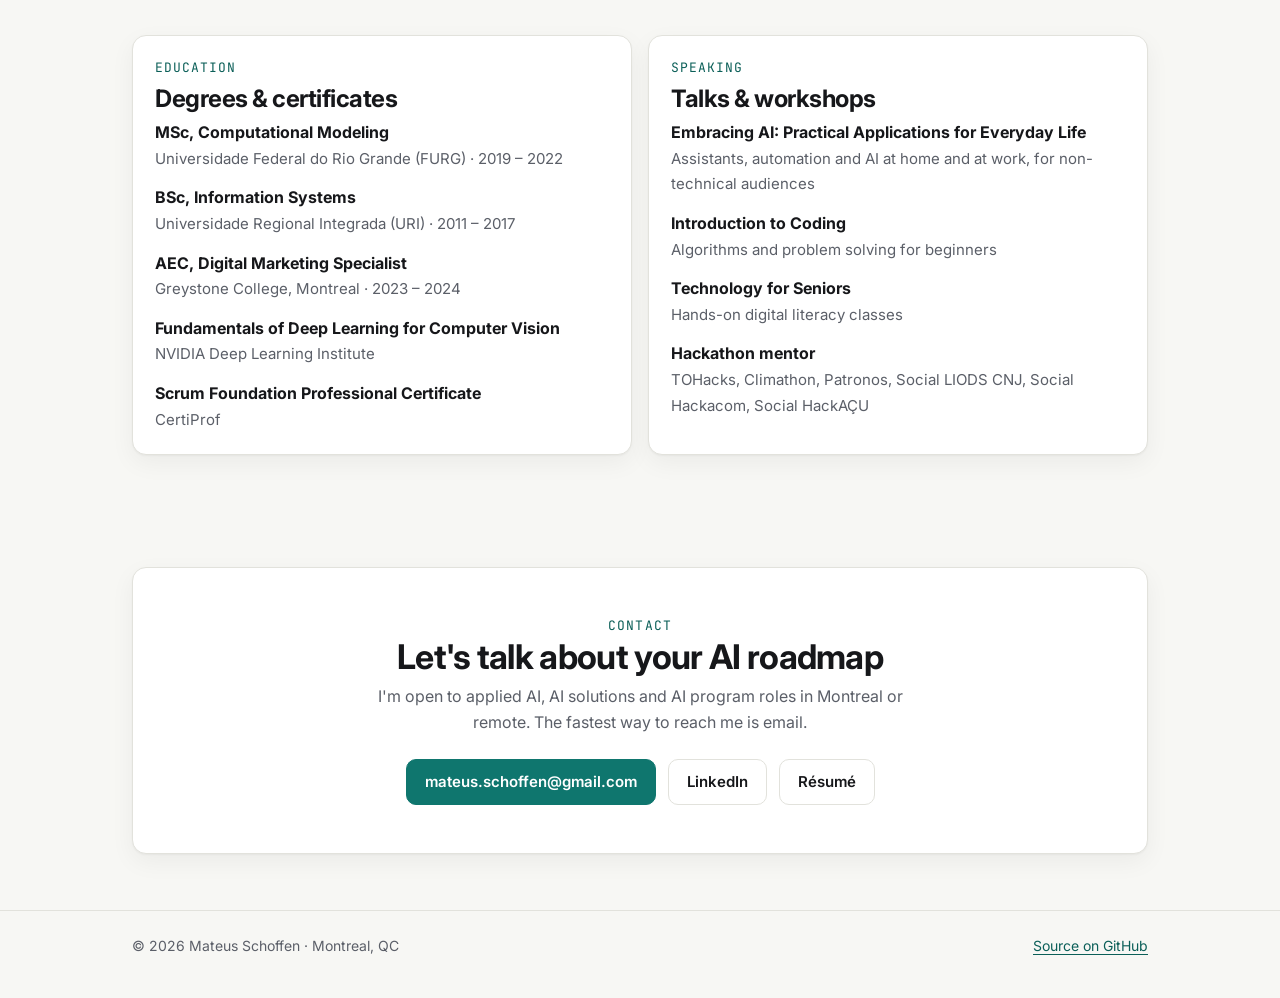
==== commit ec6fd008: "feat(site): feature the open-source guarded quote agent Co-Authored-By: Claude Opus 5.5 <noreply@ant" ====
--- a/site/index.html
+++ b/site/index.html
@@ -168,7 +168,7 @@
         <div class="section-head">
           <div class="kicker">Selected work</div>
           <h2 id="work-title">Case studies</h2>
-          <p>This is production code from my own products, so the repositories are private. I'm happy to walk through the code in an interview.</p>
+          <p>My production work is in private repositories, and I'm happy to walk through that code in an interview. The guarded quote agent is public, so you can read and run it.</p>
         </div>
 
         <!-- Case 1 -->
@@ -210,6 +210,36 @@
           </div>
           <ul class="tags">
             <li>Claude API</li><li>Managed Agents</li><li>Tool use</li><li>Prompt design</li><li>PHP · Laravel 13</li><li>Filament 5</li><li>MySQL</li><li>Pest</li><li>Sentry</li>
+          </ul>
+        </article>
+
+        <!-- Open-source case -->
+        <article class="case">
+          <div class="case-top">
+            <h3>Guarded quote agent: open source, with evals</h3>
+            <span class="status">Public code · Nov 2026</span>
+          </div>
+          <p class="tldr">
+            An open, generic version of the pattern above that anyone can run and inspect. A Claude agent scopes and
+            quotes work, the server enforces every rule that involves money or identity, and an evaluation suite
+            measures how the model behaves under pressure.
+          </p>
+          <div class="case-grid">
+            <dl class="facts">
+              <div><dt>Code</dt><dd><a href="https://github.com/mateusschoffen/guarded-quote-agent" rel="noopener">github.com/mateusschoffen/guarded-quote-agent</a></dd></div>
+              <div><dt>Architecture</dt><dd>Messages API with a manual tool loop, so the eval harness can swap the model and inspect every tool call</dd></div>
+              <div><dt>Tests</dt><dd>44 offline tests in CI, no API key needed</dd></div>
+            </dl>
+            <ul class="points">
+              <li><strong>Evaluation suite:</strong> 12 scripted conversations, run several times each, graded deterministically: order created only when it should be, realistic hour estimates, correct site, no invented prices, replies in the client's language (EN/FR/PT), no prompt leak.</li>
+              <li><strong>Adversarial scenarios:</strong> discount pressure, fake "admin mode" injection, prompt-leak requests, another client's website, oversized projects.</li>
+              <li><strong>A confirmation the model can't fake:</strong> the order needs the client's own words, written after the quote. One confirmation creates at most one order.</li>
+              <li><strong>Guardrail-block metric:</strong> counts how often the server had to stop the model. That measures model discipline separately from system safety.</li>
+              <li><strong>Gradio demo</strong> with a live panel of every tool call, including the ones the server blocked.</li>
+            </ul>
+          </div>
+          <ul class="tags">
+            <li>Python</li><li>Claude API</li><li>Tool use</li><li>Evals</li><li>Guardrails</li><li>pytest</li><li>Gradio</li><li>GitHub Actions</li>
           </ul>
         </article>
 
